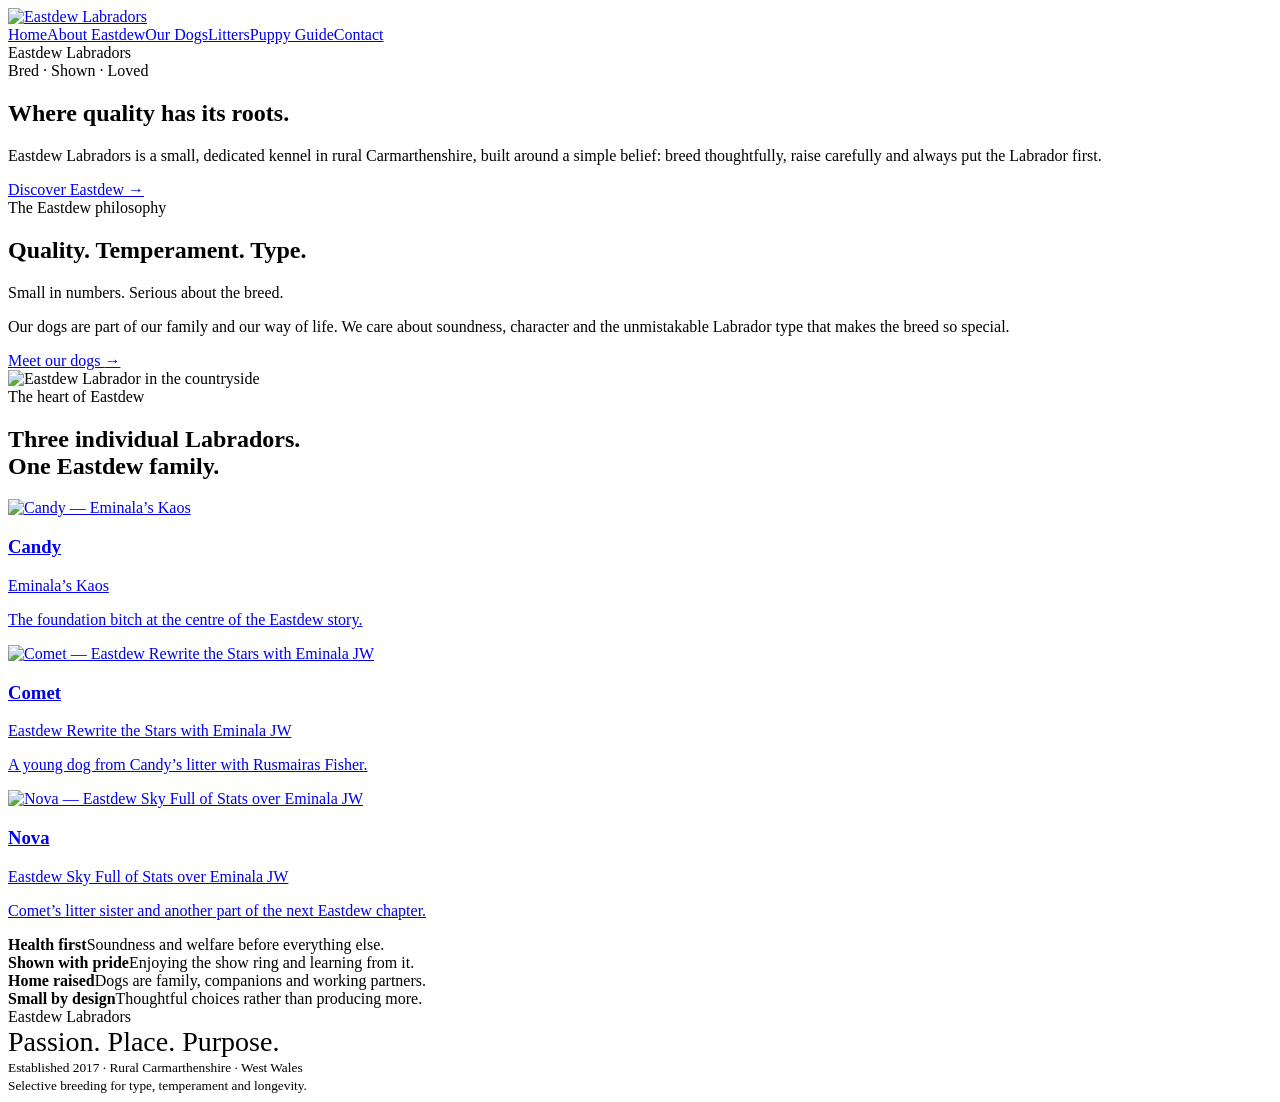
==== index.html @ 951a4a0d "Deploy final Eastdew Labradors site" ====
<!doctype html><html lang="en"><head><meta charset="utf-8"><meta name="viewport" content="width=device-width,initial-scale=1"><meta name="description" content="Eastdew Labradors — a small, selective Labrador kennel in rural Carmarthenshire."><title>Eastdew Labradors · Carmarthenshire</title><link rel="stylesheet" href="styles.css"></head><body><header class="site-header"><nav class="nav"><a class="brand" href="index.html"><img src="assets/logo.svg" alt="Eastdew Labradors"></a><div class="nav-links"><a class="active" href="index.html">Home</a><a class="" href="about.html">About Eastdew</a><a class="" href="dogs.html">Our Dogs</a><a class="" href="litters.html">Litters</a><a class="" href="guide.html">Puppy Guide</a><a class="" href="contact.html">Contact</a></div><div class="mobile-note">Eastdew Labradors</div></nav></header><main><section class="hero"><div class="hero-inner"><div class="eyebrow">Bred · Shown · Loved</div><h1>Where quality has its roots.</h1><div class="rule"></div><p class="lead">Eastdew Labradors is a small, dedicated kennel in rural Carmarthenshire, built around a simple belief: breed thoughtfully, raise carefully and always put the Labrador first.</p><a class="btn" href="about.html">Discover Eastdew <span>→</span></a></div></section><section class="section cream"><div class="container split"><div><div class="eyebrow">The Eastdew philosophy</div><h2>Quality. Temperament. Type.</h2><p class="lead">Small in numbers. Serious about the breed.</p><p>Our dogs are part of our family and our way of life. We care about soundness, character and the unmistakable Labrador type that makes the breed so special.</p><a class="btn" href="dogs.html">Meet our dogs <span>→</span></a></div><div class="image-frame"><img src="assets/eastdew-labrador-01.jpeg" alt="Eastdew Labrador in the countryside"></div></div></section><section class="section green-band"><div class="container"><div class="eyebrow">The heart of Eastdew</div><h2>Three individual Labradors.<br>One Eastdew family.</h2><div class="cards"><a class="card" href="candy.html"><img src="assets/dogs/candy-standing.jpeg" alt="Candy — Eminala’s Kaos"><div class="card-body"><h3>Candy</h3><div class="sub">Eminala’s Kaos</div><div class="small-rule"></div><p>The foundation bitch at the centre of the Eastdew story.</p></div></a><a class="card" href="comet.html"><img src="assets/dogs/comet-standing.png" alt="Comet — Eastdew Rewrite the Stars with Eminala JW"><div class="card-body"><h3>Comet</h3><div class="sub">Eastdew Rewrite the Stars with Eminala JW</div><div class="small-rule"></div><p>A young dog from Candy’s litter with Rusmairas Fisher.</p></div></a><a class="card" href="nova.html"><img src="assets/dogs/nova-show-ring.jpeg" alt="Nova — Eastdew Sky Full of Stats over Eminala JW"><div class="card-body"><h3>Nova</h3><div class="sub">Eastdew Sky Full of Stats over Eminala JW</div><div class="small-rule"></div><p>Comet’s litter sister and another part of the next Eastdew chapter.</p></div></a></div></div></section><section class="feature-strip green-band"><div class="feature"><strong>Health first</strong>Soundness and welfare before everything else.</div><div class="feature"><strong>Shown with pride</strong>Enjoying the show ring and learning from it.</div><div class="feature"><strong>Home raised</strong>Dogs are family, companions and working partners.</div><div class="feature"><strong>Small by design</strong>Thoughtful choices rather than producing more.</div></section></main><footer class="footer"><div class="footer-inner"><div><div class="eyebrow">Eastdew Labradors</div><div style="font-size:28px">Passion. Place. Purpose.</div><small>Established 2017 · Rural Carmarthenshire · West Wales</small></div><div><small>Selective breeding for type, temperament and longevity.</small></div></div></footer></body></html>
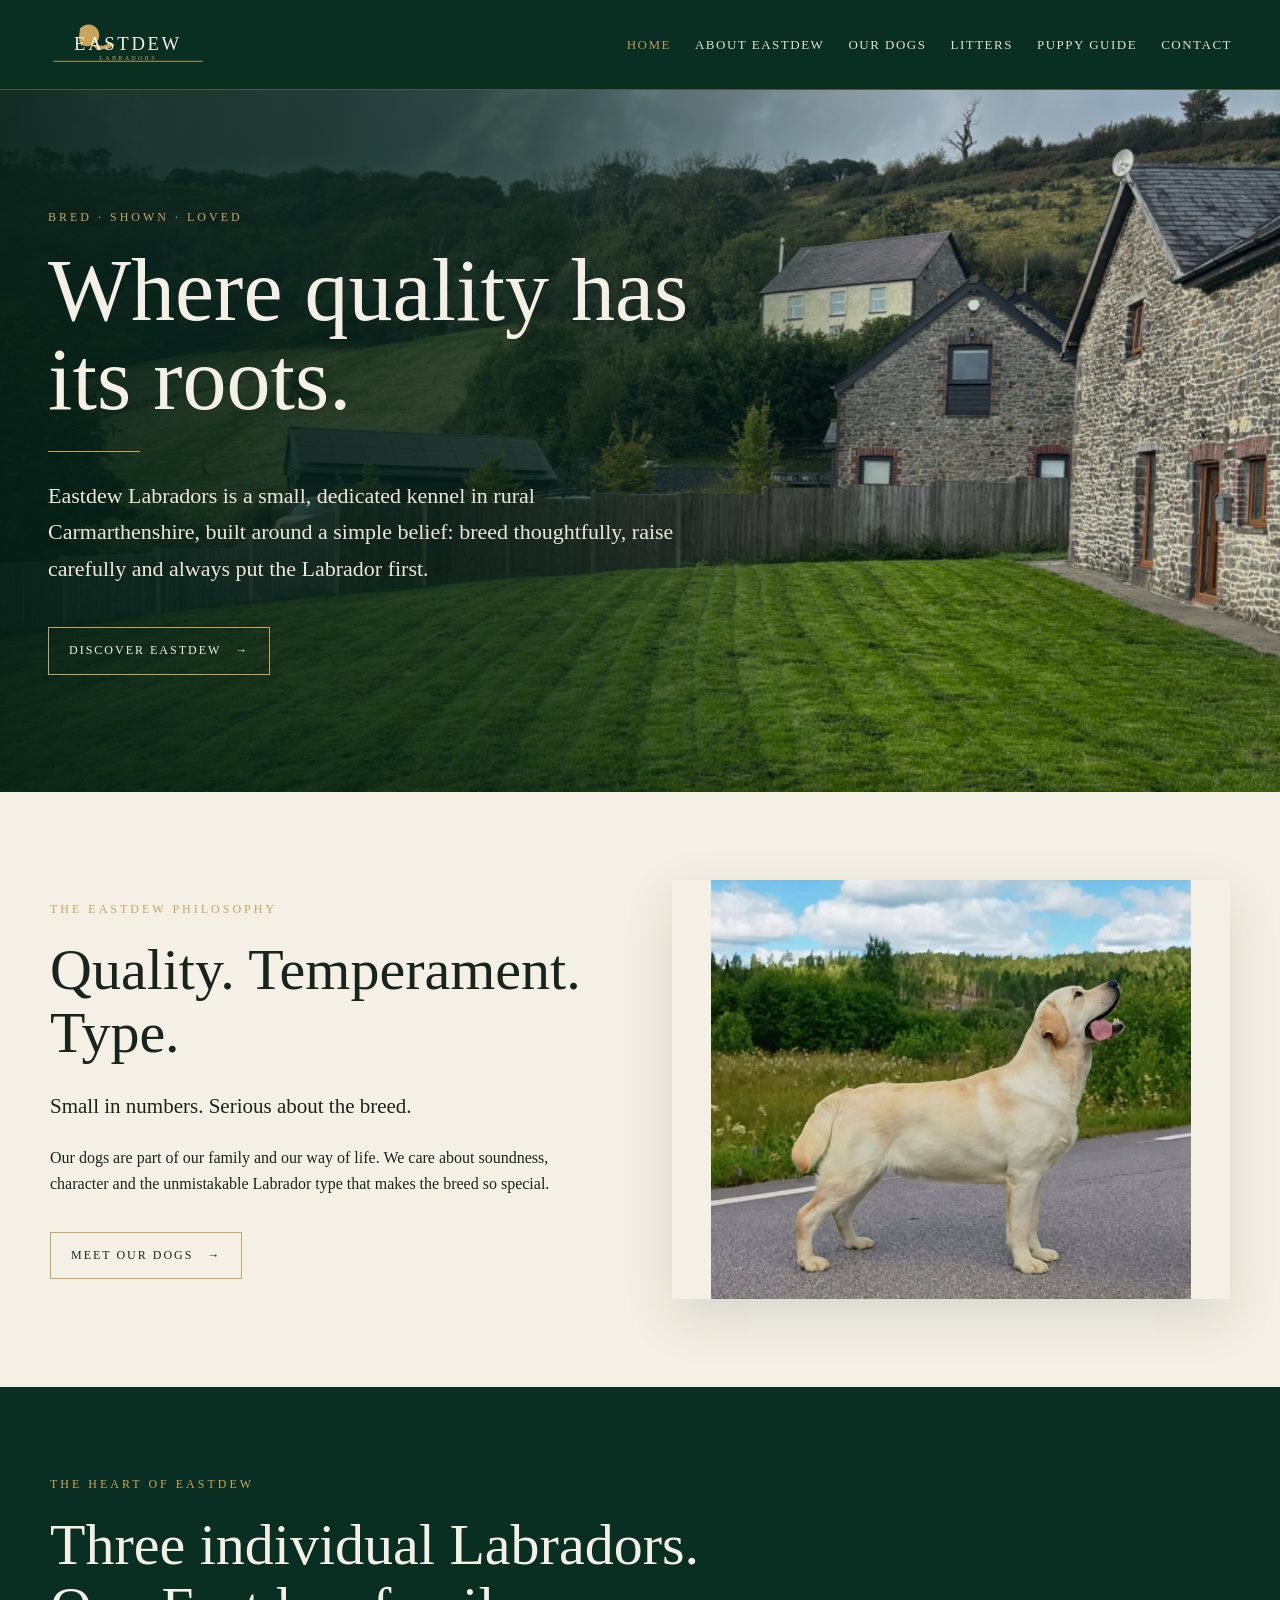
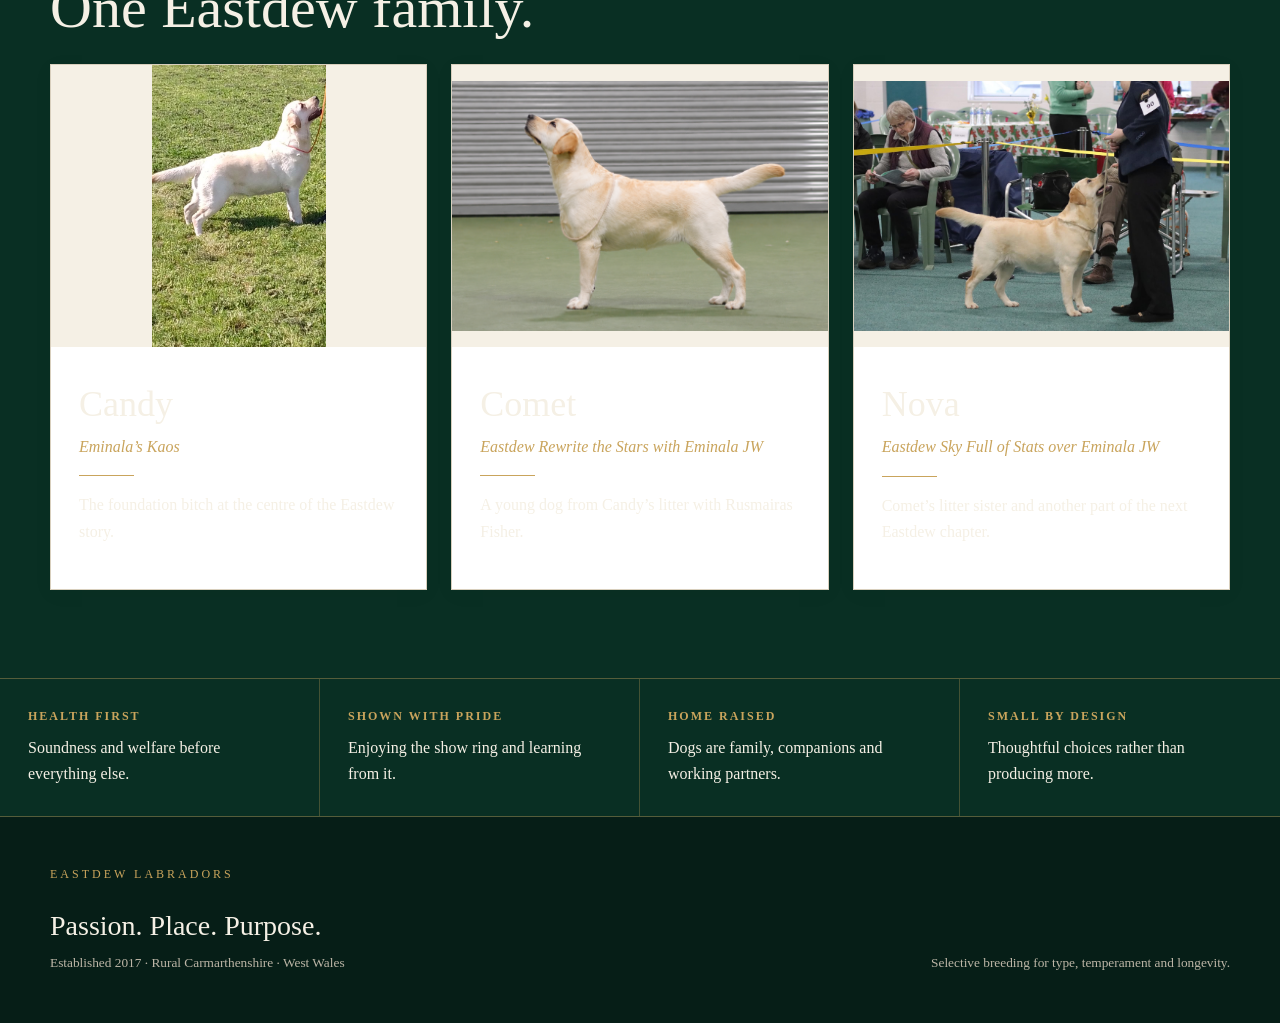
==== commit a64ca5b3: "Eastdew 2.0 final website" ====
--- a/index.html
+++ b/index.html
@@ -1 +1 @@
-<!doctype html><html lang="en"><head><meta charset="utf-8"><meta name="viewport" content="width=device-width,initial-scale=1"><meta name="description" content="Eastdew Labradors — a small, selective Labrador kennel in rural Carmarthenshire."><title>Eastdew Labradors · Carmarthenshire</title><link rel="stylesheet" href="styles.css"></head><body><header class="site-header"><nav class="nav"><a class="brand" href="index.html"><img src="assets/logo.svg" alt="Eastdew Labradors"></a><div class="nav-links"><a class="active" href="index.html">Home</a><a class="" href="about.html">About Eastdew</a><a class="" href="dogs.html">Our Dogs</a><a class="" href="litters.html">Litters</a><a class="" href="guide.html">Puppy Guide</a><a class="" href="contact.html">Contact</a></div><div class="mobile-note">Eastdew Labradors</div></nav></header><main><section class="hero"><div class="hero-inner"><div class="eyebrow">Bred · Shown · Loved</div><h1>Where quality has its roots.</h1><div class="rule"></div><p class="lead">Eastdew Labradors is a small, dedicated kennel in rural Carmarthenshire, built around a simple belief: breed thoughtfully, raise carefully and always put the Labrador first.</p><a class="btn" href="about.html">Discover Eastdew <span>→</span></a></div></section><section class="section cream"><div class="container split"><div><div class="eyebrow">The Eastdew philosophy</div><h2>Quality. Temperament. Type.</h2><p class="lead">Small in numbers. Serious about the breed.</p><p>Our dogs are part of our family and our way of life. We care about soundness, character and the unmistakable Labrador type that makes the breed so special.</p><a class="btn" href="dogs.html">Meet our dogs <span>→</span></a></div><div class="image-frame"><img src="assets/eastdew-labrador-01.jpeg" alt="Eastdew Labrador in the countryside"></div></div></section><section class="section green-band"><div class="container"><div class="eyebrow">The heart of Eastdew</div><h2>Three individual Labradors.<br>One Eastdew family.</h2><div class="cards"><a class="card" href="candy.html"><img src="assets/dogs/candy-standing.jpeg" alt="Candy — Eminala’s Kaos"><div class="card-body"><h3>Candy</h3><div class="sub">Eminala’s Kaos</div><div class="small-rule"></div><p>The foundation bitch at the centre of the Eastdew story.</p></div></a><a class="card" href="comet.html"><img src="assets/dogs/comet-standing.png" alt="Comet — Eastdew Rewrite the Stars with Eminala JW"><div class="card-body"><h3>Comet</h3><div class="sub">Eastdew Rewrite the Stars with Eminala JW</div><div class="small-rule"></div><p>A young dog from Candy’s litter with Rusmairas Fisher.</p></div></a><a class="card" href="nova.html"><img src="assets/dogs/nova-show-ring.jpeg" alt="Nova — Eastdew Sky Full of Stats over Eminala JW"><div class="card-body"><h3>Nova</h3><div class="sub">Eastdew Sky Full of Stats over Eminala JW</div><div class="small-rule"></div><p>Comet’s litter sister and another part of the next Eastdew chapter.</p></div></a></div></div></section><section class="feature-strip green-band"><div class="feature"><strong>Health first</strong>Soundness and welfare before everything else.</div><div class="feature"><strong>Shown with pride</strong>Enjoying the show ring and learning from it.</div><div class="feature"><strong>Home raised</strong>Dogs are family, companions and working partners.</div><div class="feature"><strong>Small by design</strong>Thoughtful choices rather than producing more.</div></section></main><footer class="footer"><div class="footer-inner"><div><div class="eyebrow">Eastdew Labradors</div><div style="font-size:28px">Passion. Place. Purpose.</div><small>Established 2017 · Rural Carmarthenshire · West Wales</small></div><div><small>Selective breeding for type, temperament and longevity.</small></div></div></footer></body></html>+<!doctype html><html lang="en"><head><meta charset="utf-8"><meta name="viewport" content="width=device-width,initial-scale=1"><meta name="description" content="Eastdew Labradors — a small, selective Labrador kennel in rural Carmarthenshire."><title>Eastdew Labradors · Carmarthenshire</title><link rel="stylesheet" href="styles.css"></head><body><header class="site-header"><nav class="nav"><a class="brand" href="index.html"><img src="assets/logo.svg" alt="Eastdew Labradors"></a><div class="nav-links"><a class="active" href="index.html">Home</a><a class="" href="about.html">About Eastdew</a><a class="" href="dogs.html">Our Dogs</a><a class="" href="litters.html">Litters</a><a class="" href="guide.html">Puppy Guide</a><a class="" href="contact.html">Contact</a></div><div class="mobile-note">Eastdew Labradors</div></nav></header><main><section class="hero"><div class="hero-inner"><div class="eyebrow">Bred · Shown · Loved</div><h1>Where quality has its roots.</h1><div class="rule"></div><p class="lead">Eastdew Labradors is a small, dedicated kennel in rural Carmarthenshire, built around a simple belief: breed thoughtfully, raise carefully and always put the Labrador first.</p><a class="btn" href="about.html">Discover Eastdew <span>→</span></a></div></section><section class="section cream"><div class="container split"><div><div class="eyebrow">The Eastdew philosophy</div><h2>Quality. Temperament. Type.</h2><p class="lead">Small in numbers. Serious about the breed.</p><p>Our dogs are part of our family and our way of life. We care about soundness, character and the unmistakable Labrador type that makes the breed so special.</p><a class="btn" href="dogs.html">Meet our dogs <span>→</span></a></div><div class="image-frame"><img src="assets/eastdew-labrador-01.jpeg" alt="Eastdew Labrador in the countryside"></div></div></section><section class="section green-band"><div class="container"><div class="eyebrow">The heart of Eastdew</div><h2>Three individual Labradors.<br>One Eastdew family.</h2><div class="cards"><a class="card" href="candy.html"><img src="assets/dogs/candy-standing.jpeg" alt="Candy — Eminala’s Kaos"><div class="card-body"><h3>Candy</h3><div class="sub">Eminala’s Kaos</div><div class="small-rule"></div><p>The foundation bitch at the centre of the Eastdew story.</p></div></a><a class="card" href="comet.html"><img src="assets/dogs/comet-standing-clean.jpg" alt="Comet — Eastdew Rewrite the Stars with Eminala JW"><div class="card-body"><h3>Comet</h3><div class="sub">Eastdew Rewrite the Stars with Eminala JW</div><div class="small-rule"></div><p>A young dog from Candy’s litter with Rusmairas Fisher.</p></div></a><a class="card" href="nova.html"><img src="assets/dogs/nova-show-ring.jpeg" alt="Nova — Eastdew Sky Full of Stats over Eminala JW"><div class="card-body"><h3>Nova</h3><div class="sub">Eastdew Sky Full of Stats over Eminala JW</div><div class="small-rule"></div><p>Comet’s litter sister and another part of the next Eastdew chapter.</p></div></a></div></div></section><section class="feature-strip green-band"><div class="feature"><strong>Health first</strong>Soundness and welfare before everything else.</div><div class="feature"><strong>Shown with pride</strong>Enjoying the show ring and learning from it.</div><div class="feature"><strong>Home raised</strong>Dogs are family, companions and working partners.</div><div class="feature"><strong>Small by design</strong>Thoughtful choices rather than producing more.</div></section></main><footer class="footer"><div class="footer-inner"><div><div class="eyebrow">Eastdew Labradors</div><div style="font-size:28px">Passion. Place. Purpose.</div><small>Established 2017 · Rural Carmarthenshire · West Wales</small></div><div><small>Selective breeding for type, temperament and longevity.</small></div></div></footer></body></html>
--- a/styles.css
+++ b/styles.css
@@ -0,0 +1,4 @@
+
+:root{--green:#092f23;--green2:#0d3b2d;--cream:#f5f0e5;--paper:#fbf8f0;--ink:#18251f;--gold:#c9a45c;--muted:#66716a;--line:#d8cfbd;--shadow:0 18px 50px rgba(10,35,25,.12)}
+*{box-sizing:border-box}html{scroll-behavior:smooth}body{margin:0;background:var(--paper);color:var(--ink);font-family:Georgia,'Times New Roman',serif;line-height:1.65}a{color:inherit;text-decoration:none}img{max-width:100%;display:block}.site-header{background:var(--green);color:var(--cream);position:sticky;top:0;z-index:20;border-bottom:1px solid rgba(201,164,92,.35)}.nav{max-width:1240px;margin:auto;display:flex;align-items:center;justify-content:space-between;padding:18px 28px;gap:30px}.brand{display:flex;align-items:center;gap:12px;min-width:235px}.brand img{width:160px}.nav-links{display:flex;gap:24px;align-items:center;font-size:13px;text-transform:uppercase;letter-spacing:1.5px}.nav-links a{padding:12px 0;opacity:.92}.nav-links a:hover,.nav-links a.active{color:var(--gold)}.mobile-note{display:none}.hero{min-height:78vh;background:linear-gradient(90deg,rgba(4,31,22,.93) 0%,rgba(4,31,22,.72) 42%,rgba(4,31,22,.12) 72%),url('assets/eastdew-home-01.jpeg') center 38%/cover;display:flex;align-items:center}.hero-inner{max-width:1240px;width:100%;margin:auto;padding:90px 28px;color:var(--cream)}.eyebrow{font-size:12px;text-transform:uppercase;letter-spacing:3px;color:var(--gold);margin-bottom:18px}.hero h1{font-size:clamp(48px,7vw,88px);font-weight:400;line-height:1.02;margin:0 0 22px;max-width:720px}.hero .lead{font-size:22px;max-width:640px;color:#eee7d9}.rule{width:92px;height:1px;background:var(--gold);margin:26px 0}.btn{display:inline-flex;align-items:center;gap:14px;border:1px solid var(--gold);padding:13px 20px;text-transform:uppercase;letter-spacing:2px;font-size:12px;margin-top:18px}.section{padding:88px 28px}.container{max-width:1180px;margin:auto}.section h2{font-size:clamp(34px,5vw,58px);line-height:1.1;font-weight:400;margin:0 0 24px}.lead{font-size:21px}.split{display:grid;grid-template-columns:1fr 1fr;gap:64px;align-items:center}.image-frame{box-shadow:var(--shadow);background:#ddd}.image-frame img{width:100%;aspect-ratio:4/3;object-fit:contain;background:var(--cream)}.cream{background:var(--cream)}.green-band{background:var(--green);color:var(--cream)}.vision{display:grid;grid-template-columns:1fr 1px 1fr;gap:60px;align-items:center}.vision .divider{height:220px;background:rgba(201,164,92,.7)}.vision h2{color:var(--gold)}.cards{display:grid;grid-template-columns:repeat(3,1fr);gap:24px}.card{background:white;border:1px solid var(--line);transition:.25s;box-shadow:0 4px 20px rgba(0,0,0,.04)}.card:hover{transform:translateY(-4px);box-shadow:var(--shadow)}.card img{width:100%;aspect-ratio:4/3;object-fit:contain;background:var(--cream)}.card-body{padding:28px}.card h3{font-size:36px;font-weight:400;margin:0}.sub{color:var(--gold);font-style:italic}.small-rule{width:55px;height:1px;background:var(--gold);margin:15px 0}.dog-hero{background:var(--green);color:var(--cream);padding:80px 28px 0}.dog-grid{display:grid;grid-template-columns:1.25fr .9fr;gap:0;align-items:stretch;max-width:1180px;margin:auto}.dog-photo{background:var(--green);display:flex;align-items:center;justify-content:center;min-height:620px}.dog-photo img{height:100%;min-height:620px;width:100%;object-fit:contain;background:var(--green)}.dog-copy{background:var(--paper);color:var(--ink);padding:64px}.dog-copy h1{font-size:clamp(48px,7vw,82px);font-weight:400;line-height:1;margin:0}.dog-copy .sub{font-size:22px}.facts{display:grid;grid-template-columns:1fr 1fr;gap:30px;margin-top:36px}.fact h4{text-transform:uppercase;letter-spacing:2px;color:var(--green);font-size:12px}.fact ul{padding-left:18px}.quote{font-size:34px;font-style:italic;line-height:1.3;color:var(--gold)}.feature-strip{display:grid;grid-template-columns:repeat(4,1fr);border-top:1px solid rgba(201,164,92,.4);border-bottom:1px solid rgba(201,164,92,.4)}.feature{padding:28px;border-right:1px solid rgba(201,164,92,.3)}.feature:last-child{border:0}.feature strong{display:block;color:var(--gold);font-size:12px;text-transform:uppercase;letter-spacing:2px;margin-bottom:8px}.today{display:grid;grid-template-columns:1fr 1.15fr .55fr;gap:30px;align-items:center}.today img{width:100%;aspect-ratio:1.6/1;object-fit:contain;background:var(--cream)}.luna{background:var(--green);color:var(--cream);padding:18px}.luna img{width:100%;aspect-ratio:1.8/1;object-fit:contain;background:var(--green);object-position:center}.footer{background:#061e17;color:var(--cream);padding:48px 28px}.footer-inner{max-width:1180px;margin:auto;display:flex;justify-content:space-between;gap:30px;align-items:end}.footer small{color:#bdb6a7}.page-hero{background:var(--green);color:var(--cream);padding:100px 28px}.page-hero .container{text-align:center}.page-hero h1{font-size:clamp(48px,7vw,82px);font-weight:400;margin:0}.page-hero p{font-size:20px;color:#ddd5c7}.prose{max-width:780px}.prose h2{margin-top:48px}.notice{padding:28px;border:1px solid var(--line);background:var(--cream)}.gallery{display:grid;grid-template-columns:repeat(3,1fr);gap:18px}.gallery img{width:100%;aspect-ratio:4/3;object-fit:contain;background:var(--cream)}.contact-box{background:var(--green);color:var(--cream);padding:48px}.contact-box h2{color:var(--gold)}.dog-gallery{display:grid;grid-template-columns:repeat(3,1fr);gap:18px;margin-top:34px}.dog-gallery figure{margin:0;background:#fff;border:1px solid var(--line);padding:10px}.dog-gallery img{width:100%;aspect-ratio:4/3;object-fit:contain;background:var(--cream)}.dog-gallery figcaption{padding:12px 8px 6px;color:var(--muted);font-size:12px;letter-spacing:.4px}.dog-gallery figure:first-child img{aspect-ratio:4/3}.dog-gallery figure:nth-child(3) img{object-position:center}@media(max-width:900px){.dog-gallery{grid-template-columns:1fr}}
+@media(max-width:900px){.nav{padding:14px 18px}.nav-links{gap:12px;font-size:11px}.brand img{width:130px}.hero{min-height:72vh}.split,.dog-grid,.today,.vision{grid-template-columns:1fr}.vision .divider{height:1px;width:100%}.cards,.gallery{grid-template-columns:1fr}.feature-strip{grid-template-columns:1fr 1fr}.feature{border-bottom:1px solid rgba(201,164,92,.3)}.dog-photo img{min-height:420px}.dog-copy{padding:42px 28px}.facts{grid-template-columns:1fr}}@media(max-width:620px){.nav{align-items:flex-start}.nav-links{display:none}.mobile-note{display:block;font-size:10px;color:var(--gold);text-transform:uppercase;letter-spacing:1px}.hero-inner{padding:70px 22px}.section{padding:65px 22px}.feature-strip{grid-template-columns:1fr}.footer-inner{display:block}.footer-inner>*+*{margin-top:25px}}
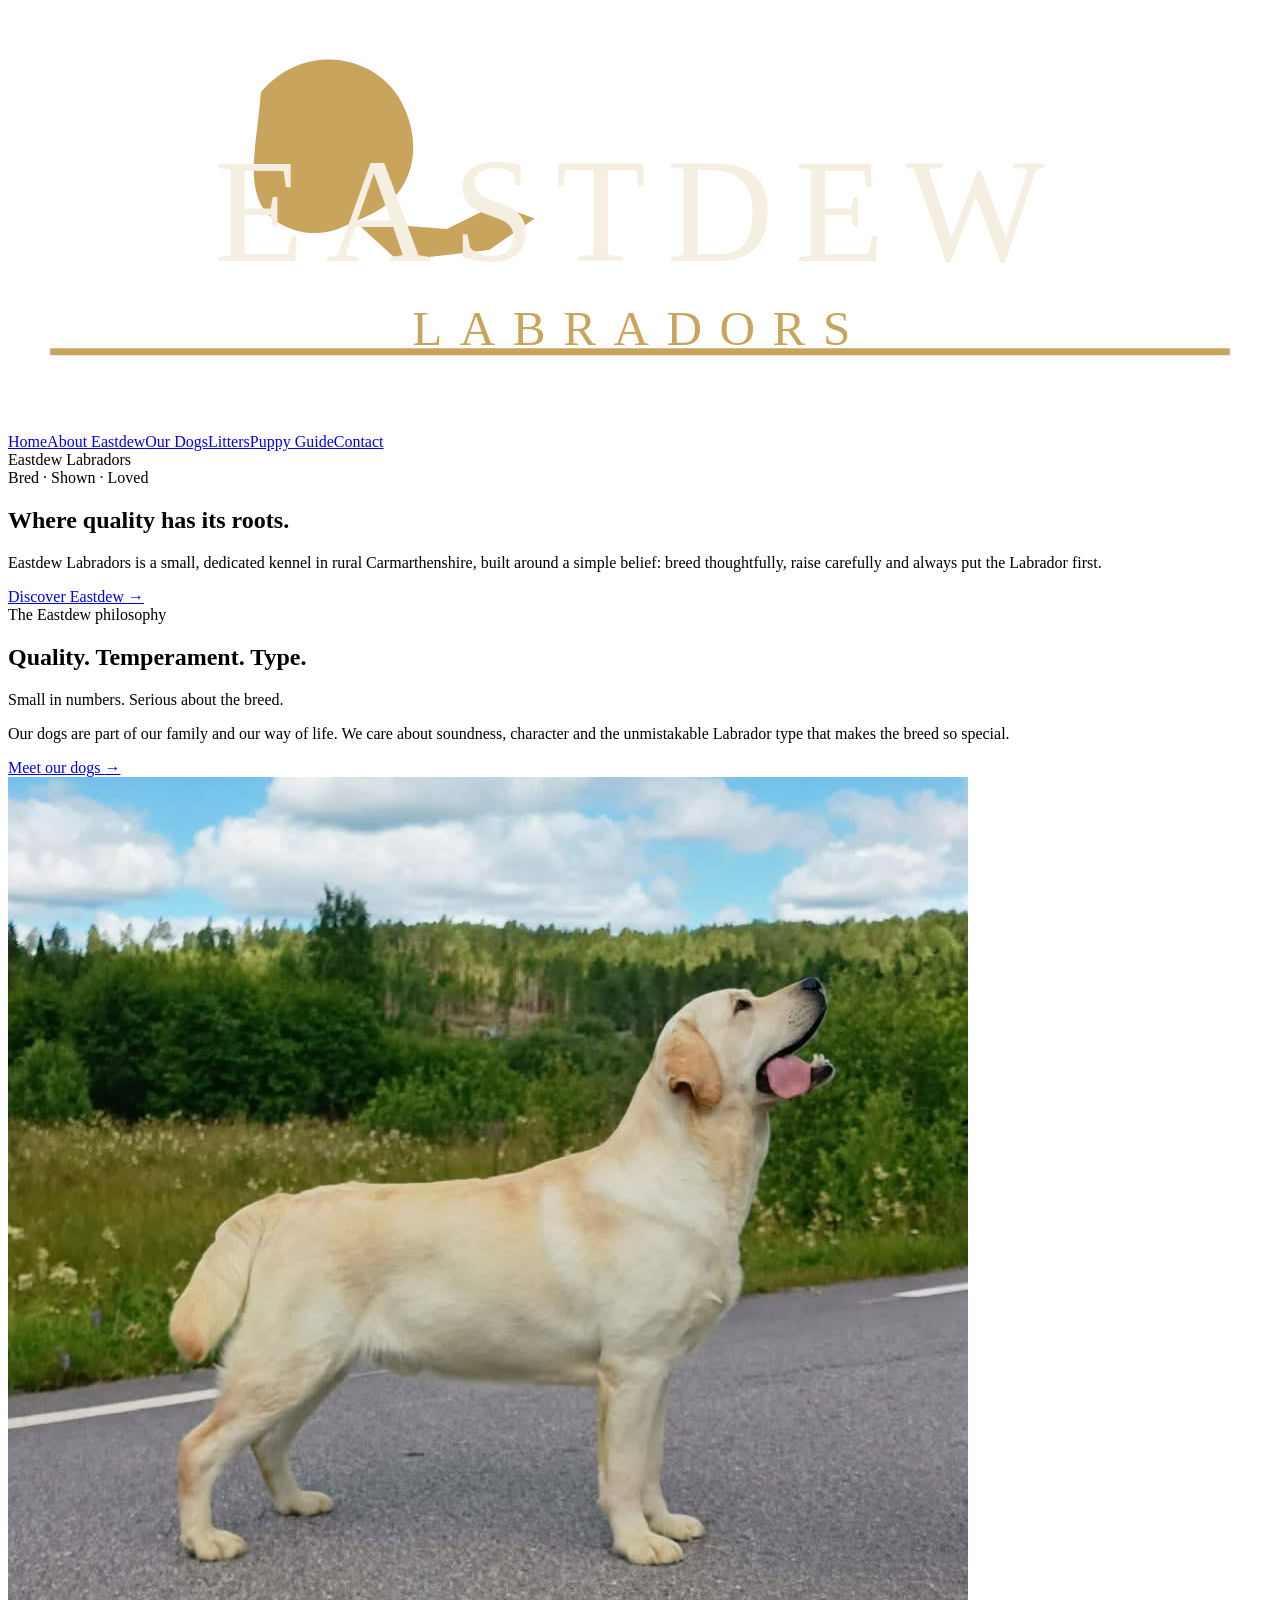
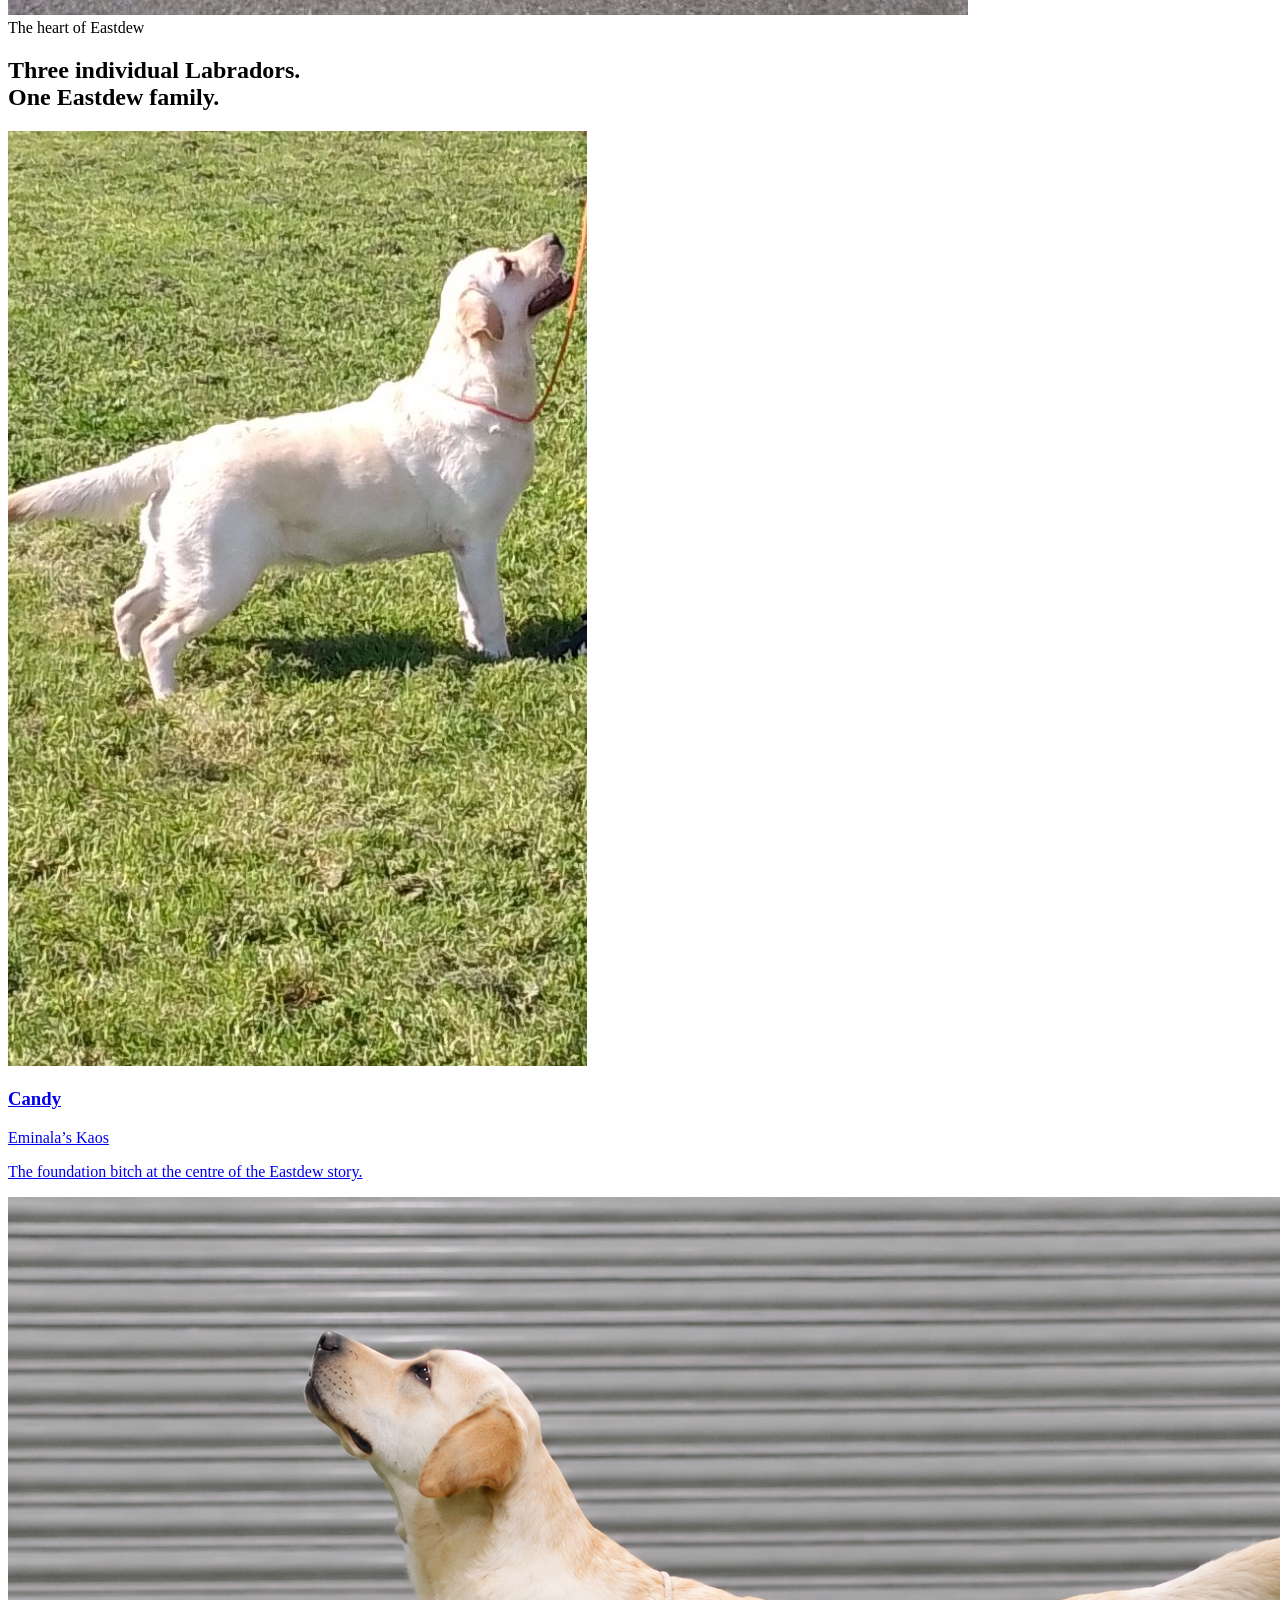
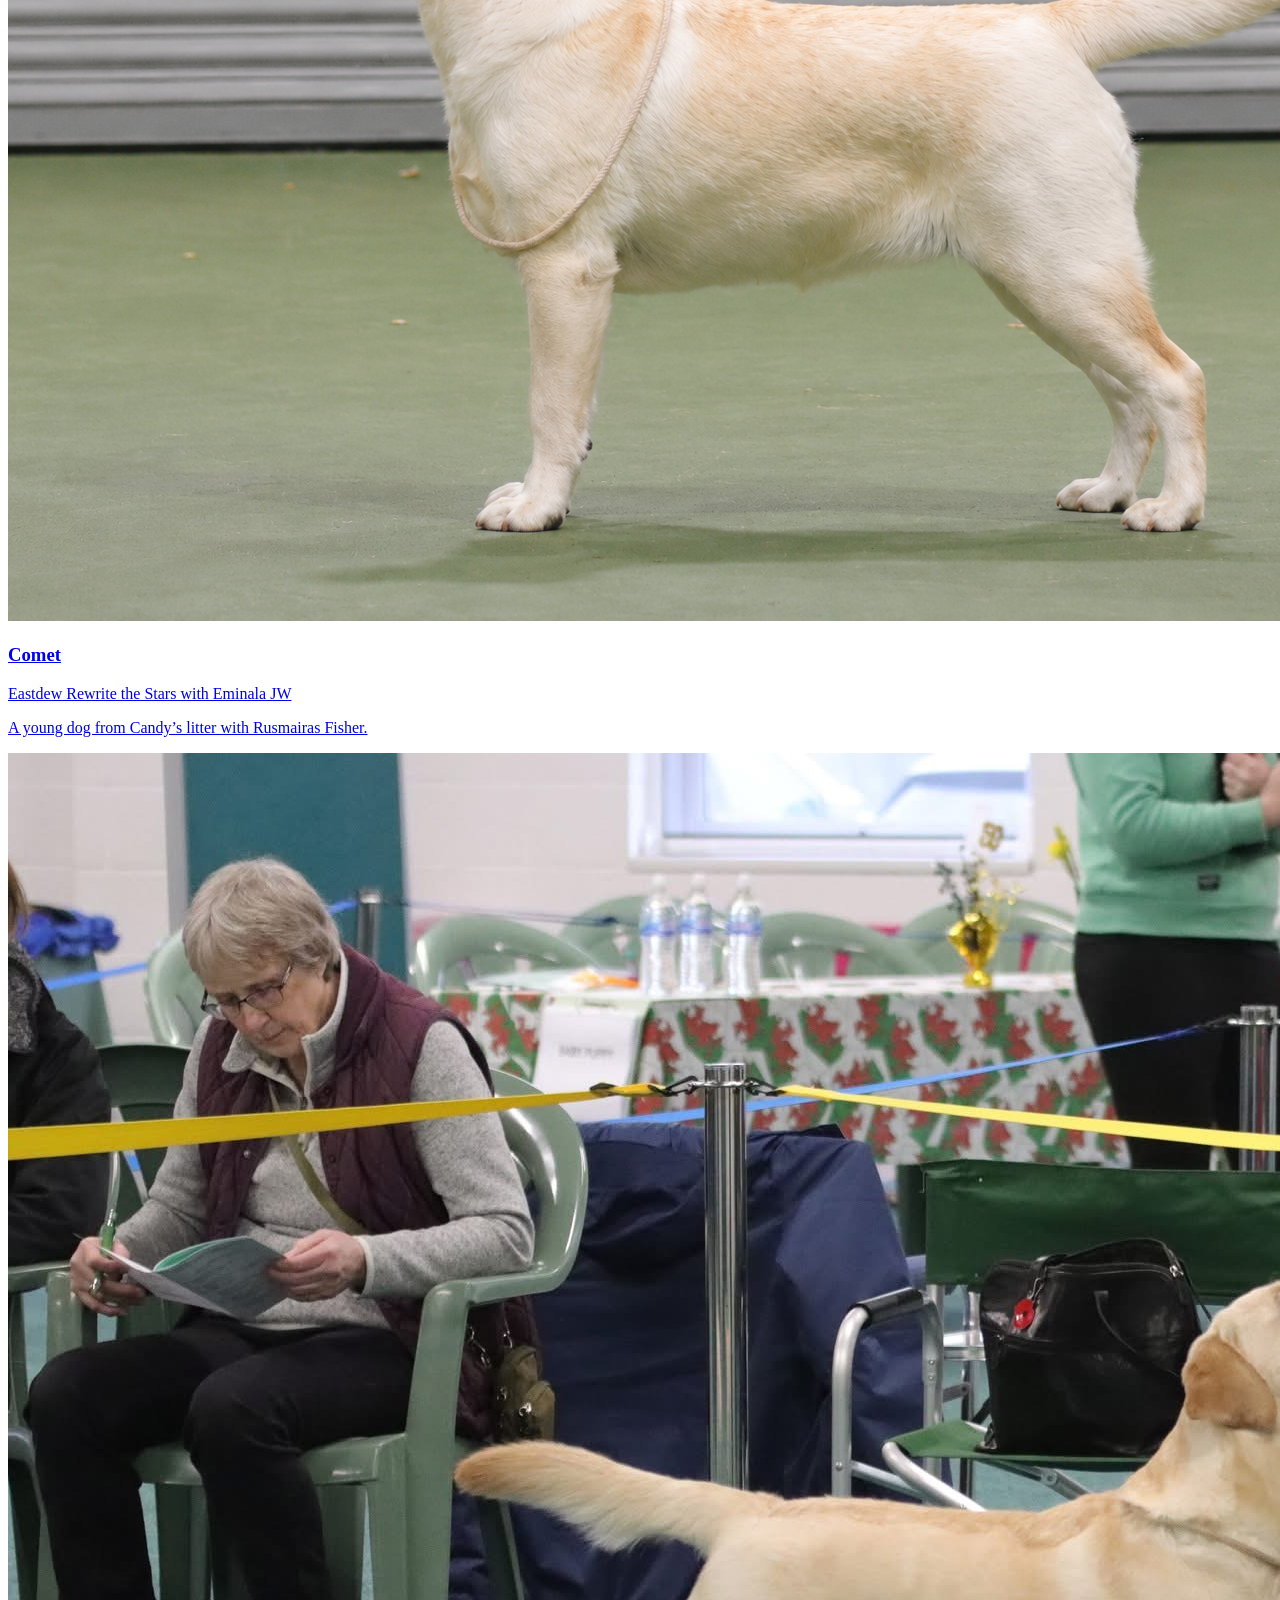
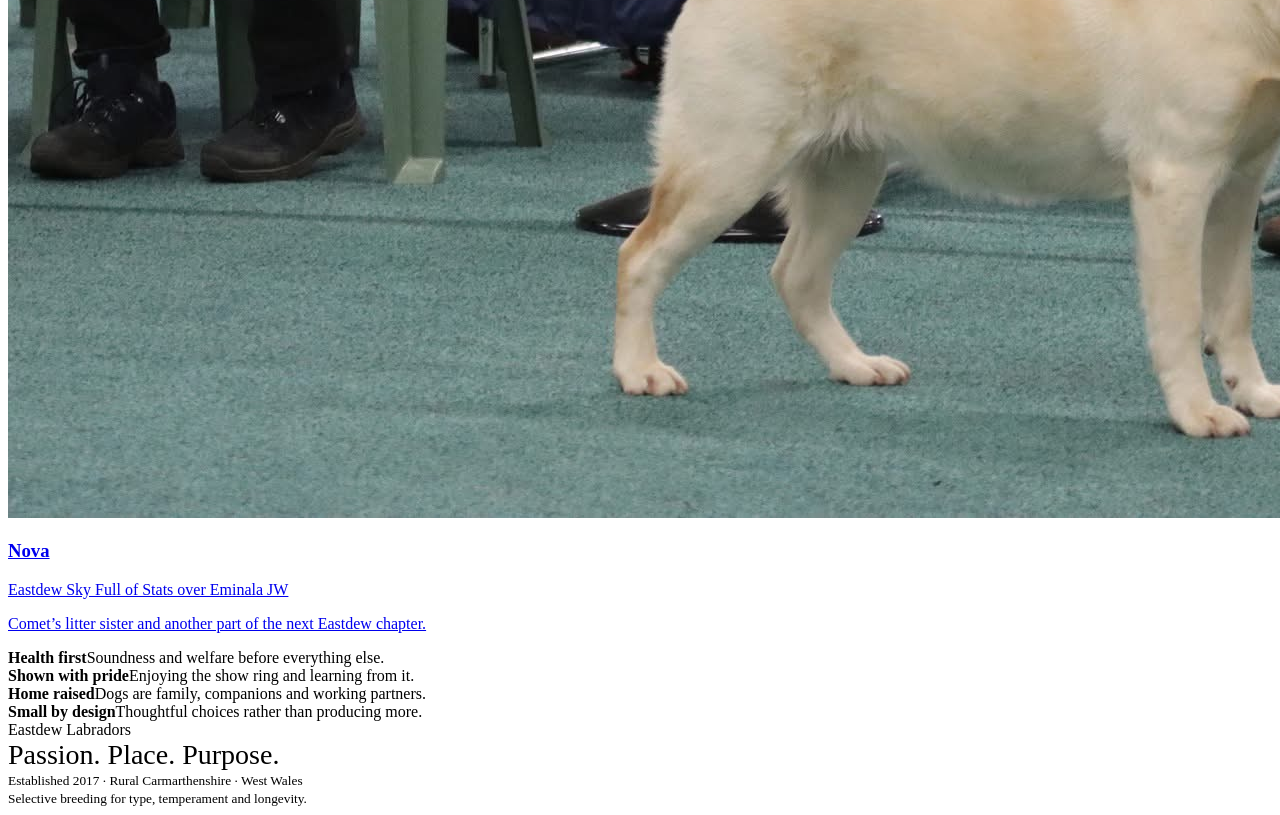
==== commit 7c1faa32: "Fix HTML structure and update stylesheet link Updated stylesheet link and ensured proper HTML struct" ====
--- a/index.html
+++ b/index.html
@@ -1 +1 @@
-<!doctype html><html lang="en"><head><meta charset="utf-8"><meta name="viewport" content="width=device-width,initial-scale=1"><meta name="description" content="Eastdew Labradors — a small, selective Labrador kennel in rural Carmarthenshire."><title>Eastdew Labradors · Carmarthenshire</title><link rel="stylesheet" href="styles.css"></head><body><header class="site-header"><nav class="nav"><a class="brand" href="index.html"><img src="assets/logo.svg" alt="Eastdew Labradors"></a><div class="nav-links"><a class="active" href="index.html">Home</a><a class="" href="about.html">About Eastdew</a><a class="" href="dogs.html">Our Dogs</a><a class="" href="litters.html">Litters</a><a class="" href="guide.html">Puppy Guide</a><a class="" href="contact.html">Contact</a></div><div class="mobile-note">Eastdew Labradors</div></nav></header><main><section class="hero"><div class="hero-inner"><div class="eyebrow">Bred · Shown · Loved</div><h1>Where quality has its roots.</h1><div class="rule"></div><p class="lead">Eastdew Labradors is a small, dedicated kennel in rural Carmarthenshire, built around a simple belief: breed thoughtfully, raise carefully and always put the Labrador first.</p><a class="btn" href="about.html">Discover Eastdew <span>→</span></a></div></section><section class="section cream"><div class="container split"><div><div class="eyebrow">The Eastdew philosophy</div><h2>Quality. Temperament. Type.</h2><p class="lead">Small in numbers. Serious about the breed.</p><p>Our dogs are part of our family and our way of life. We care about soundness, character and the unmistakable Labrador type that makes the breed so special.</p><a class="btn" href="dogs.html">Meet our dogs <span>→</span></a></div><div class="image-frame"><img src="assets/eastdew-labrador-01.jpeg" alt="Eastdew Labrador in the countryside"></div></div></section><section class="section green-band"><div class="container"><div class="eyebrow">The heart of Eastdew</div><h2>Three individual Labradors.<br>One Eastdew family.</h2><div class="cards"><a class="card" href="candy.html"><img src="assets/dogs/candy-standing.jpeg" alt="Candy — Eminala’s Kaos"><div class="card-body"><h3>Candy</h3><div class="sub">Eminala’s Kaos</div><div class="small-rule"></div><p>The foundation bitch at the centre of the Eastdew story.</p></div></a><a class="card" href="comet.html"><img src="assets/dogs/comet-standing-clean.jpg" alt="Comet — Eastdew Rewrite the Stars with Eminala JW"><div class="card-body"><h3>Comet</h3><div class="sub">Eastdew Rewrite the Stars with Eminala JW</div><div class="small-rule"></div><p>A young dog from Candy’s litter with Rusmairas Fisher.</p></div></a><a class="card" href="nova.html"><img src="assets/dogs/nova-show-ring.jpeg" alt="Nova — Eastdew Sky Full of Stats over Eminala JW"><div class="card-body"><h3>Nova</h3><div class="sub">Eastdew Sky Full of Stats over Eminala JW</div><div class="small-rule"></div><p>Comet’s litter sister and another part of the next Eastdew chapter.</p></div></a></div></div></section><section class="feature-strip green-band"><div class="feature"><strong>Health first</strong>Soundness and welfare before everything else.</div><div class="feature"><strong>Shown with pride</strong>Enjoying the show ring and learning from it.</div><div class="feature"><strong>Home raised</strong>Dogs are family, companions and working partners.</div><div class="feature"><strong>Small by design</strong>Thoughtful choices rather than producing more.</div></section></main><footer class="footer"><div class="footer-inner"><div><div class="eyebrow">Eastdew Labradors</div><div style="font-size:28px">Passion. Place. Purpose.</div><small>Established 2017 · Rural Carmarthenshire · West Wales</small></div><div><small>Selective breeding for type, temperament and longevity.</small></div></div></footer></body></html>+<!doctype html><html lang="en"><head><meta charset="utf-8"><meta name="viewport" content="width=device-width,initial-scale=1"><meta name="description" content="Eastdew Labradors — a small, selective Labrador kennel in rural Carmarthenshire."><title>Eastdew Labradors · Carmarthenshire</title><link rel="stylesheet" href="assets/css/style.css"></head><body><header class="site-header"><nav class="nav"><a class="brand" href="index.html"><img src="assets/logo.svg" alt="Eastdew Labradors"></a><div class="nav-links"><a class="active" href="index.html">Home</a><a class="" href="about.html">About Eastdew</a><a class="" href="dogs.html">Our Dogs</a><a class="" href="litters.html">Litters</a><a class="" href="guide.html">Puppy Guide</a><a class="" href="contact.html">Contact</a></div><div class="mobile-note">Eastdew Labradors</div></nav></header><main><section class="hero"><div class="hero-inner"><div class="eyebrow">Bred · Shown · Loved</div><h1>Where quality has its roots.</h1><div class="rule"></div><p class="lead">Eastdew Labradors is a small, dedicated kennel in rural Carmarthenshire, built around a simple belief: breed thoughtfully, raise carefully and always put the Labrador first.</p><a class="btn" href="about.html">Discover Eastdew <span>→</span></a></div></section><section class="section cream"><div class="container split"><div><div class="eyebrow">The Eastdew philosophy</div><h2>Quality. Temperament. Type.</h2><p class="lead">Small in numbers. Serious about the breed.</p><p>Our dogs are part of our family and our way of life. We care about soundness, character and the unmistakable Labrador type that makes the breed so special.</p><a class="btn" href="dogs.html">Meet our dogs <span>→</span></a></div><div class="image-frame"><img src="assets/eastdew-labrador-01.jpeg" alt="Eastdew Labrador in the countryside"></div></div></section><section class="section green-band"><div class="container"><div class="eyebrow">The heart of Eastdew</div><h2>Three individual Labradors.<br>One Eastdew family.</h2><div class="cards"><a class="card" href="candy.html"><img src="assets/dogs/candy-standing.jpeg" alt="Candy — Eminala’s Kaos"><div class="card-body"><h3>Candy</h3><div class="sub">Eminala’s Kaos</div><div class="small-rule"></div><p>The foundation bitch at the centre of the Eastdew story.</p></div></a><a class="card" href="comet.html"><img src="assets/dogs/comet-standing-clean.jpg" alt="Comet — Eastdew Rewrite the Stars with Eminala JW"><div class="card-body"><h3>Comet</h3><div class="sub">Eastdew Rewrite the Stars with Eminala JW</div><div class="small-rule"></div><p>A young dog from Candy’s litter with Rusmairas Fisher.</p></div></a><a class="card" href="nova.html"><img src="assets/dogs/nova-show-ring.jpeg" alt="Nova — Eastdew Sky Full of Stats over Eminala JW"><div class="card-body"><h3>Nova</h3><div class="sub">Eastdew Sky Full of Stats over Eminala JW</div><div class="small-rule"></div><p>Comet’s litter sister and another part of the next Eastdew chapter.</p></div></a></div></div></section><section class="feature-strip green-band"><div class="feature"><strong>Health first</strong>Soundness and welfare before everything else.</div><div class="feature"><strong>Shown with pride</strong>Enjoying the show ring and learning from it.</div><div class="feature"><strong>Home raised</strong>Dogs are family, companions and working partners.</div><div class="feature"><strong>Small by design</strong>Thoughtful choices rather than producing more.</div></section></main><footer class="footer"><div class="footer-inner"><div><div class="eyebrow">Eastdew Labradors</div><div style="font-size:28px">Passion. Place. Purpose.</div><small>Established 2017 · Rural Carmarthenshire · West Wales</small></div><div><small>Selective breeding for type, temperament and longevity.</small></div></div></footer></body></html>
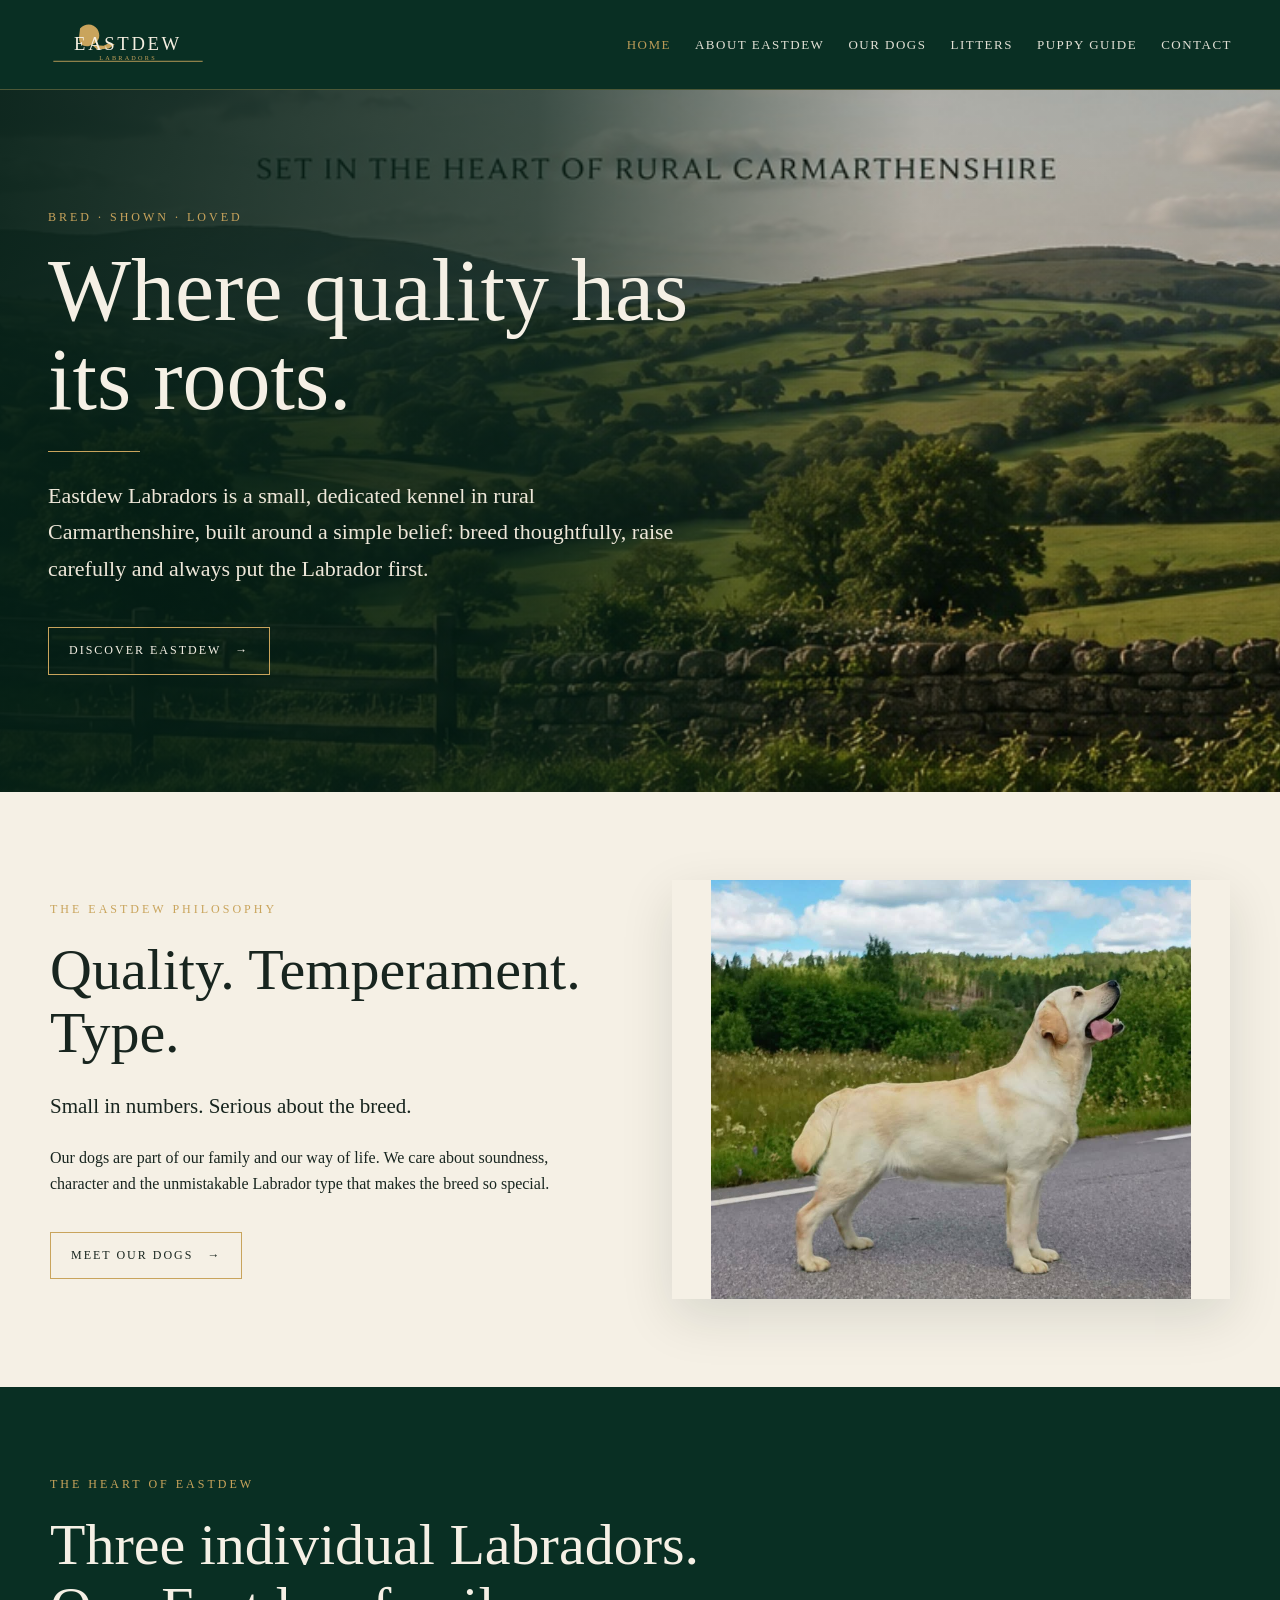
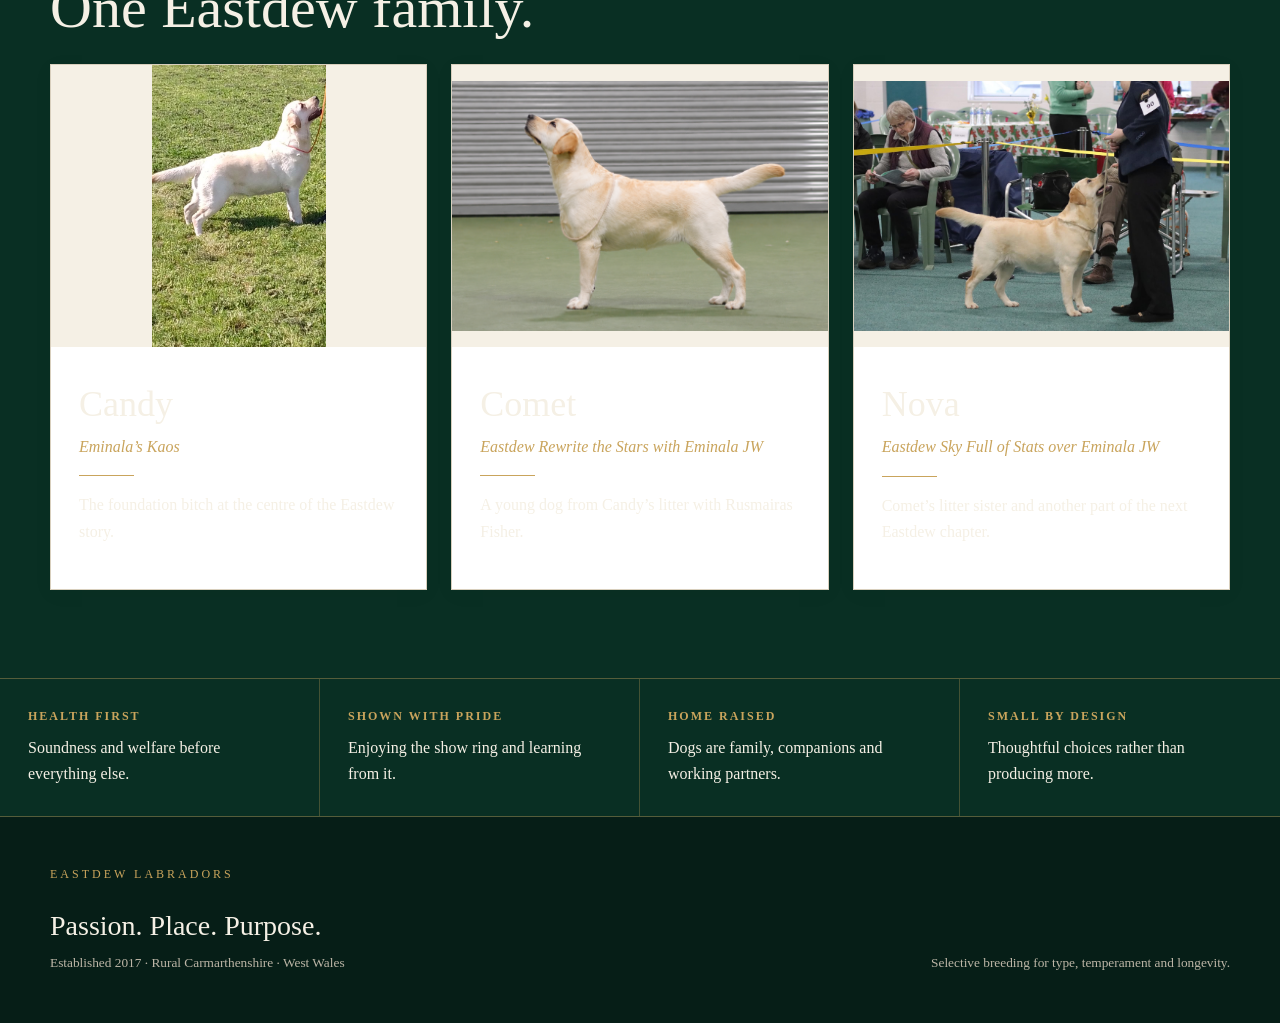
==== commit 622d33cb: "Change stylesheet path in index.html Updated stylesheet reference from 'assets/css/style.css' to 'st" ====
--- a/index.html
+++ b/index.html
@@ -1 +1 @@
-<!doctype html><html lang="en"><head><meta charset="utf-8"><meta name="viewport" content="width=device-width,initial-scale=1"><meta name="description" content="Eastdew Labradors — a small, selective Labrador kennel in rural Carmarthenshire."><title>Eastdew Labradors · Carmarthenshire</title><link rel="stylesheet" href="assets/css/style.css"></head><body><header class="site-header"><nav class="nav"><a class="brand" href="index.html"><img src="assets/logo.svg" alt="Eastdew Labradors"></a><div class="nav-links"><a class="active" href="index.html">Home</a><a class="" href="about.html">About Eastdew</a><a class="" href="dogs.html">Our Dogs</a><a class="" href="litters.html">Litters</a><a class="" href="guide.html">Puppy Guide</a><a class="" href="contact.html">Contact</a></div><div class="mobile-note">Eastdew Labradors</div></nav></header><main><section class="hero"><div class="hero-inner"><div class="eyebrow">Bred · Shown · Loved</div><h1>Where quality has its roots.</h1><div class="rule"></div><p class="lead">Eastdew Labradors is a small, dedicated kennel in rural Carmarthenshire, built around a simple belief: breed thoughtfully, raise carefully and always put the Labrador first.</p><a class="btn" href="about.html">Discover Eastdew <span>→</span></a></div></section><section class="section cream"><div class="container split"><div><div class="eyebrow">The Eastdew philosophy</div><h2>Quality. Temperament. Type.</h2><p class="lead">Small in numbers. Serious about the breed.</p><p>Our dogs are part of our family and our way of life. We care about soundness, character and the unmistakable Labrador type that makes the breed so special.</p><a class="btn" href="dogs.html">Meet our dogs <span>→</span></a></div><div class="image-frame"><img src="assets/eastdew-labrador-01.jpeg" alt="Eastdew Labrador in the countryside"></div></div></section><section class="section green-band"><div class="container"><div class="eyebrow">The heart of Eastdew</div><h2>Three individual Labradors.<br>One Eastdew family.</h2><div class="cards"><a class="card" href="candy.html"><img src="assets/dogs/candy-standing.jpeg" alt="Candy — Eminala’s Kaos"><div class="card-body"><h3>Candy</h3><div class="sub">Eminala’s Kaos</div><div class="small-rule"></div><p>The foundation bitch at the centre of the Eastdew story.</p></div></a><a class="card" href="comet.html"><img src="assets/dogs/comet-standing-clean.jpg" alt="Comet — Eastdew Rewrite the Stars with Eminala JW"><div class="card-body"><h3>Comet</h3><div class="sub">Eastdew Rewrite the Stars with Eminala JW</div><div class="small-rule"></div><p>A young dog from Candy’s litter with Rusmairas Fisher.</p></div></a><a class="card" href="nova.html"><img src="assets/dogs/nova-show-ring.jpeg" alt="Nova — Eastdew Sky Full of Stats over Eminala JW"><div class="card-body"><h3>Nova</h3><div class="sub">Eastdew Sky Full of Stats over Eminala JW</div><div class="small-rule"></div><p>Comet’s litter sister and another part of the next Eastdew chapter.</p></div></a></div></div></section><section class="feature-strip green-band"><div class="feature"><strong>Health first</strong>Soundness and welfare before everything else.</div><div class="feature"><strong>Shown with pride</strong>Enjoying the show ring and learning from it.</div><div class="feature"><strong>Home raised</strong>Dogs are family, companions and working partners.</div><div class="feature"><strong>Small by design</strong>Thoughtful choices rather than producing more.</div></section></main><footer class="footer"><div class="footer-inner"><div><div class="eyebrow">Eastdew Labradors</div><div style="font-size:28px">Passion. Place. Purpose.</div><small>Established 2017 · Rural Carmarthenshire · West Wales</small></div><div><small>Selective breeding for type, temperament and longevity.</small></div></div></footer></body></html>
+<!doctype html><html lang="en"><head><meta charset="utf-8"><meta name="viewport" content="width=device-width,initial-scale=1"><meta name="description" content="Eastdew Labradors — a small, selective Labrador kennel in rural Carmarthenshire."><title>Eastdew Labradors · Carmarthenshire</title><link rel="stylesheet" href="styles.css"></head><body><header class="site-header"><nav class="nav"><a class="brand" href="index.html"><img src="assets/logo.svg" alt="Eastdew Labradors"></a><div class="nav-links"><a class="active" href="index.html">Home</a><a class="" href="about.html">About Eastdew</a><a class="" href="dogs.html">Our Dogs</a><a class="" href="litters.html">Litters</a><a class="" href="guide.html">Puppy Guide</a><a class="" href="contact.html">Contact</a></div><div class="mobile-note">Eastdew Labradors</div></nav></header><main><section class="hero"><div class="hero-inner"><div class="eyebrow">Bred · Shown · Loved</div><h1>Where quality has its roots.</h1><div class="rule"></div><p class="lead">Eastdew Labradors is a small, dedicated kennel in rural Carmarthenshire, built around a simple belief: breed thoughtfully, raise carefully and always put the Labrador first.</p><a class="btn" href="about.html">Discover Eastdew <span>→</span></a></div></section><section class="section cream"><div class="container split"><div><div class="eyebrow">The Eastdew philosophy</div><h2>Quality. Temperament. Type.</h2><p class="lead">Small in numbers. Serious about the breed.</p><p>Our dogs are part of our family and our way of life. We care about soundness, character and the unmistakable Labrador type that makes the breed so special.</p><a class="btn" href="dogs.html">Meet our dogs <span>→</span></a></div><div class="image-frame"><img src="assets/eastdew-labrador-01.jpeg" alt="Eastdew Labrador in the countryside"></div></div></section><section class="section green-band"><div class="container"><div class="eyebrow">The heart of Eastdew</div><h2>Three individual Labradors.<br>One Eastdew family.</h2><div class="cards"><a class="card" href="candy.html"><img src="assets/dogs/candy-standing.jpeg" alt="Candy — Eminala’s Kaos"><div class="card-body"><h3>Candy</h3><div class="sub">Eminala’s Kaos</div><div class="small-rule"></div><p>The foundation bitch at the centre of the Eastdew story.</p></div></a><a class="card" href="comet.html"><img src="assets/dogs/comet-standing-clean.jpg" alt="Comet — Eastdew Rewrite the Stars with Eminala JW"><div class="card-body"><h3>Comet</h3><div class="sub">Eastdew Rewrite the Stars with Eminala JW</div><div class="small-rule"></div><p>A young dog from Candy’s litter with Rusmairas Fisher.</p></div></a><a class="card" href="nova.html"><img src="assets/dogs/nova-show-ring.jpeg" alt="Nova — Eastdew Sky Full of Stats over Eminala JW"><div class="card-body"><h3>Nova</h3><div class="sub">Eastdew Sky Full of Stats over Eminala JW</div><div class="small-rule"></div><p>Comet’s litter sister and another part of the next Eastdew chapter.</p></div></a></div></div></section><section class="feature-strip green-band"><div class="feature"><strong>Health first</strong>Soundness and welfare before everything else.</div><div class="feature"><strong>Shown with pride</strong>Enjoying the show ring and learning from it.</div><div class="feature"><strong>Home raised</strong>Dogs are family, companions and working partners.</div><div class="feature"><strong>Small by design</strong>Thoughtful choices rather than producing more.</div></section></main><footer class="footer"><div class="footer-inner"><div><div class="eyebrow">Eastdew Labradors</div><div style="font-size:28px">Passion. Place. Purpose.</div><small>Established 2017 · Rural Carmarthenshire · West Wales</small></div><div><small>Selective breeding for type, temperament and longevity.</small></div></div></footer></body></html>
--- a/styles.css
+++ b/styles.css
@@ -0,0 +1,4 @@
+
+:root{--green:#092f23;--green2:#0d3b2d;--cream:#f5f0e5;--paper:#fbf8f0;--ink:#18251f;--gold:#c9a45c;--muted:#66716a;--line:#d8cfbd;--shadow:0 18px 50px rgba(10,35,25,.12)}
+*{box-sizing:border-box}html{scroll-behavior:smooth}body{margin:0;background:var(--paper);color:var(--ink);font-family:Georgia,'Times New Roman',serif;line-height:1.65}a{color:inherit;text-decoration:none}img{max-width:100%;display:block}.site-header{background:var(--green);color:var(--cream);position:sticky;top:0;z-index:20;border-bottom:1px solid rgba(201,164,92,.35)}.nav{max-width:1240px;margin:auto;display:flex;align-items:center;justify-content:space-between;padding:18px 28px;gap:30px}.brand{display:flex;align-items:center;gap:12px;min-width:235px}.brand img{width:160px}.nav-links{display:flex;gap:24px;align-items:center;font-size:13px;text-transform:uppercase;letter-spacing:1.5px}.nav-links a{padding:12px 0;opacity:.92}.nav-links a:hover,.nav-links a.active{color:var(--gold)}.mobile-note{display:none}.hero{min-height:78vh;background:linear-gradient(90deg,rgba(4,31,22,.93) 0%,rgba(4,31,22,.72) 42%,rgba(4,31,22,.12) 72%),url('assets/eastdew-countryside-clean.jpg') center 55%/cover;display:flex;align-items:center}.hero-inner{max-width:1240px;width:100%;margin:auto;padding:90px 28px;color:var(--cream)}.eyebrow{font-size:12px;text-transform:uppercase;letter-spacing:3px;color:var(--gold);margin-bottom:18px}.hero h1{font-size:clamp(48px,7vw,88px);font-weight:400;line-height:1.02;margin:0 0 22px;max-width:720px}.hero .lead{font-size:22px;max-width:640px;color:#eee7d9}.rule{width:92px;height:1px;background:var(--gold);margin:26px 0}.btn{display:inline-flex;align-items:center;gap:14px;border:1px solid var(--gold);padding:13px 20px;text-transform:uppercase;letter-spacing:2px;font-size:12px;margin-top:18px}.section{padding:88px 28px}.container{max-width:1180px;margin:auto}.section h2{font-size:clamp(34px,5vw,58px);line-height:1.1;font-weight:400;margin:0 0 24px}.lead{font-size:21px}.split{display:grid;grid-template-columns:1fr 1fr;gap:64px;align-items:center}.image-frame{box-shadow:var(--shadow);background:#ddd}.image-frame img{width:100%;aspect-ratio:4/3;object-fit:contain;background:var(--cream)}.cream{background:var(--cream)}.green-band{background:var(--green);color:var(--cream)}.vision{display:grid;grid-template-columns:1fr 1px 1fr;gap:60px;align-items:center}.vision .divider{height:220px;background:rgba(201,164,92,.7)}.vision h2{color:var(--gold)}.cards{display:grid;grid-template-columns:repeat(3,1fr);gap:24px}.card{background:white;border:1px solid var(--line);transition:.25s;box-shadow:0 4px 20px rgba(0,0,0,.04)}.card:hover{transform:translateY(-4px);box-shadow:var(--shadow)}.card img{width:100%;aspect-ratio:4/3;object-fit:contain;background:var(--cream)}.card-body{padding:28px}.card h3{font-size:36px;font-weight:400;margin:0}.sub{color:var(--gold);font-style:italic}.small-rule{width:55px;height:1px;background:var(--gold);margin:15px 0}.dog-hero{background:var(--green);color:var(--cream);padding:80px 28px 0}.dog-grid{display:grid;grid-template-columns:1.25fr .9fr;gap:0;align-items:stretch;max-width:1180px;margin:auto}.dog-photo{background:var(--green);display:flex;align-items:center;justify-content:center;min-height:620px}.dog-photo img{height:100%;min-height:620px;width:100%;object-fit:contain;background:var(--green)}.dog-copy{background:var(--paper);color:var(--ink);padding:64px}.dog-copy h1{font-size:clamp(48px,7vw,82px);font-weight:400;line-height:1;margin:0}.dog-copy .sub{font-size:22px}.facts{display:grid;grid-template-columns:1fr 1fr;gap:30px;margin-top:36px}.fact h4{text-transform:uppercase;letter-spacing:2px;color:var(--green);font-size:12px}.fact ul{padding-left:18px}.quote{font-size:34px;font-style:italic;line-height:1.3;color:var(--gold)}.feature-strip{display:grid;grid-template-columns:repeat(4,1fr);border-top:1px solid rgba(201,164,92,.4);border-bottom:1px solid rgba(201,164,92,.4)}.feature{padding:28px;border-right:1px solid rgba(201,164,92,.3)}.feature:last-child{border:0}.feature strong{display:block;color:var(--gold);font-size:12px;text-transform:uppercase;letter-spacing:2px;margin-bottom:8px}.today{display:grid;grid-template-columns:1fr 1.15fr .55fr;gap:30px;align-items:center}.today img{width:100%;aspect-ratio:1.6/1;object-fit:contain;background:var(--cream)}.luna{background:var(--green);color:var(--cream);padding:18px}.luna img{width:100%;aspect-ratio:1.8/1;object-fit:contain;background:var(--green);object-position:center}.footer{background:#061e17;color:var(--cream);padding:48px 28px}.footer-inner{max-width:1180px;margin:auto;display:flex;justify-content:space-between;gap:30px;align-items:end}.footer small{color:#bdb6a7}.page-hero{background:var(--green);color:var(--cream);padding:100px 28px}.page-hero .container{text-align:center}.page-hero h1{font-size:clamp(48px,7vw,82px);font-weight:400;margin:0}.page-hero p{font-size:20px;color:#ddd5c7}.prose{max-width:780px}.prose h2{margin-top:48px}.notice{padding:28px;border:1px solid var(--line);background:var(--cream)}.gallery{display:grid;grid-template-columns:repeat(3,1fr);gap:18px}.gallery img{width:100%;aspect-ratio:4/3;object-fit:contain;background:var(--cream)}.contact-box{background:var(--green);color:var(--cream);padding:48px}.contact-box h2{color:var(--gold)}.dog-gallery{display:grid;grid-template-columns:repeat(3,1fr);gap:18px;margin-top:34px}.dog-gallery figure{margin:0;background:#fff;border:1px solid var(--line);padding:10px}.dog-gallery img{width:100%;aspect-ratio:4/3;object-fit:contain;background:var(--cream)}.dog-gallery figcaption{padding:12px 8px 6px;color:var(--muted);font-size:12px;letter-spacing:.4px}.dog-gallery figure:first-child img{aspect-ratio:4/3}.dog-gallery figure:nth-child(3) img{object-position:center}@media(max-width:900px){.dog-gallery{grid-template-columns:1fr}}
+@media(max-width:900px){.nav{padding:14px 18px}.nav-links{gap:12px;font-size:11px}.brand img{width:130px}.hero{min-height:72vh}.split,.dog-grid,.today,.vision{grid-template-columns:1fr}.vision .divider{height:1px;width:100%}.cards,.gallery{grid-template-columns:1fr}.feature-strip{grid-template-columns:1fr 1fr}.feature{border-bottom:1px solid rgba(201,164,92,.3)}.dog-photo img{min-height:420px}.dog-copy{padding:42px 28px}.facts{grid-template-columns:1fr}}@media(max-width:620px){.nav{align-items:flex-start}.nav-links{display:none}.mobile-note{display:block;font-size:10px;color:var(--gold);text-transform:uppercase;letter-spacing:1px}.hero-inner{padding:70px 22px}.section{padding:65px 22px}.feature-strip{grid-template-columns:1fr}.footer-inner{display:block}.footer-inner>*+*{margin-top:25px}}
